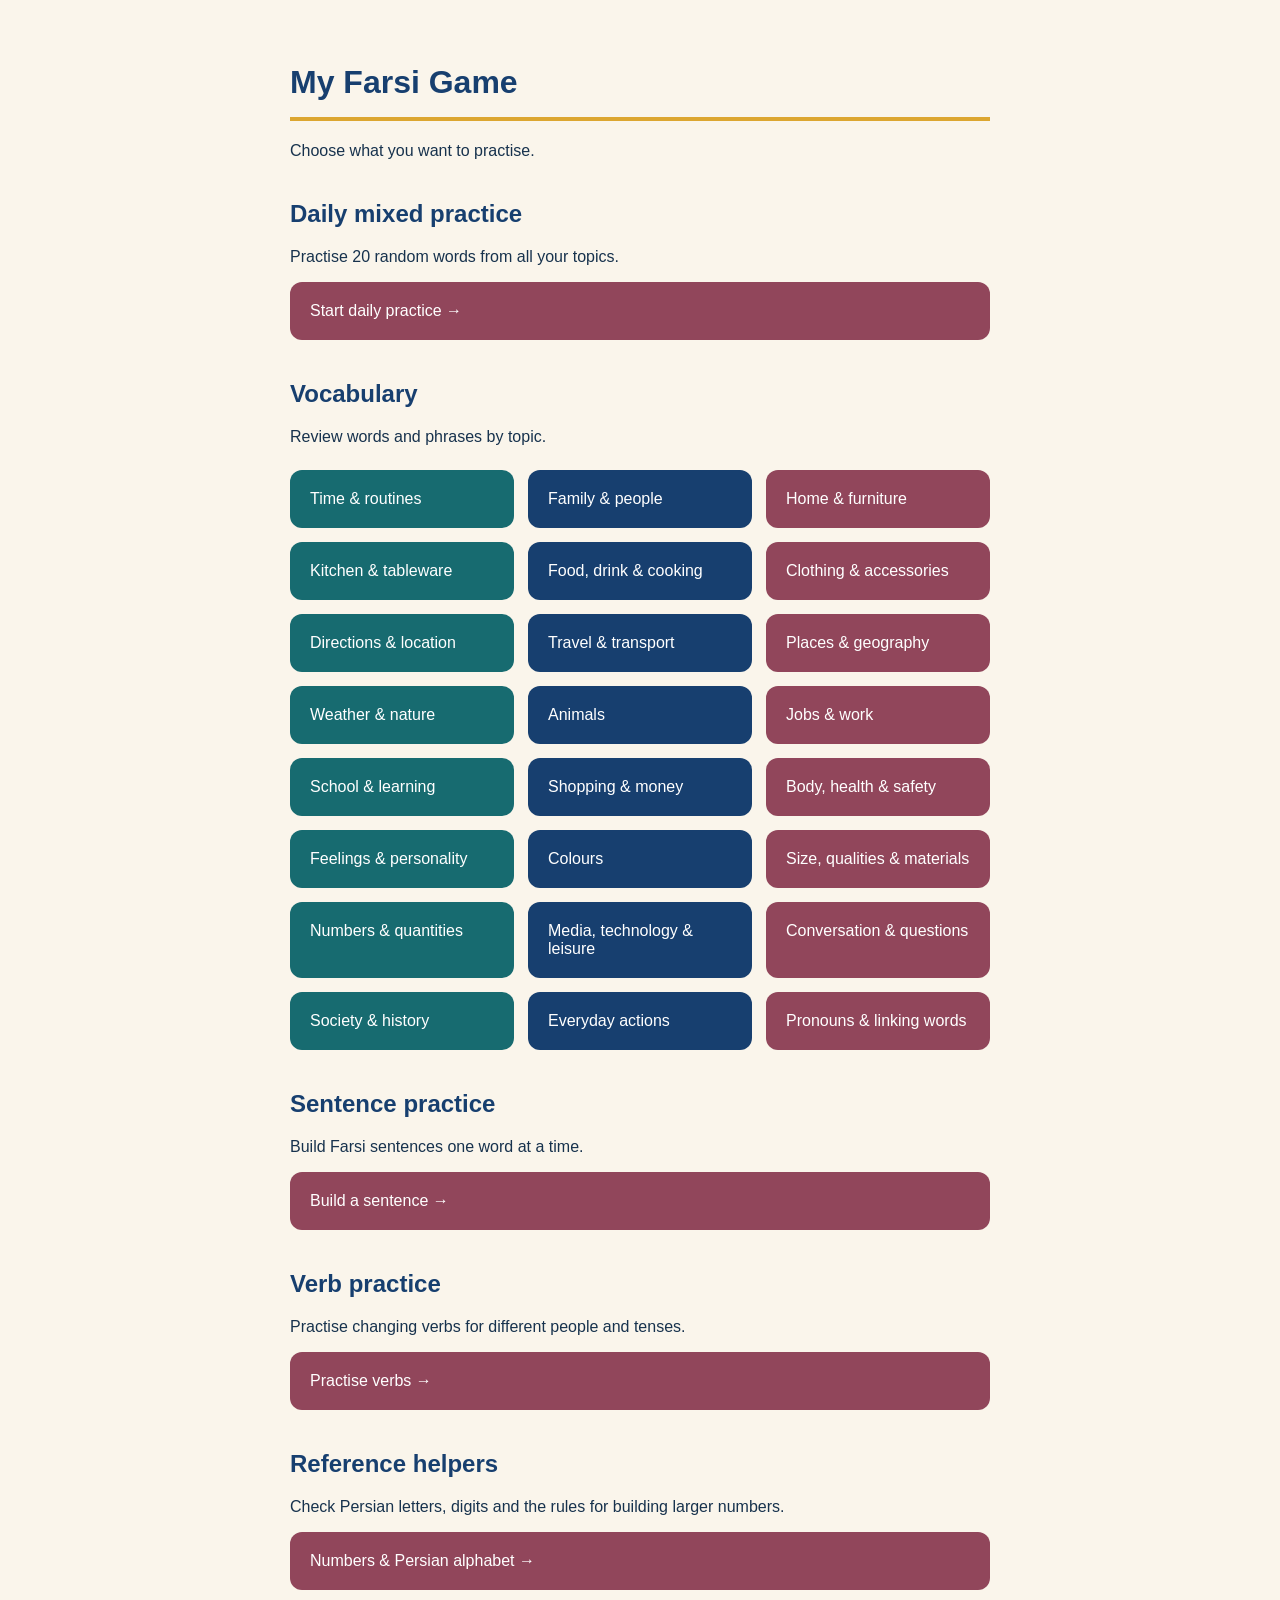
==== index.html @ d78dbe8f "numbers+letters" ====
<!DOCTYPE html>
<html lang="en">
  <head>
    <meta charset="UTF-8">
    <meta name="viewport" content="width=device-width, initial-scale=1">
    <title>My Farsi Game</title>
    <link rel="stylesheet" href="style.css">
    <link rel="icon" href="favicon.png">
  </head>

  <body>
   <main>
  <h1>My Farsi Game</h1>
  <p>Choose what you want to practise.</p>

<section>
  <h2>Daily mixed practice</h2>
  <p>Practise 20 random words from all your topics.</p>

  <a class="topic" href="daily.html">
    Start daily practice →
  </a>
</section>

  <section>
    <h2>Vocabulary</h2>
    <p>Review words and phrases by topic.</p>

    <nav id="topics" class="topics" aria-label="Vocabulary topics"></nav>
  </section>

  <section>
    <h2>Sentence practice</h2>
    <p>Build Farsi sentences one word at a time.</p>

    <a class="topic" href="sentences.html">
      Build a sentence →
    </a>
  </section>

  <section>
  <h2>Verb practice</h2>
  <p>Practise changing verbs for different people and tenses.</p>
  <a class="topic" href="verbs.html">Practise verbs →</a>
</section>

<section>
  <h2>Reference helpers</h2>
  <p>Check Persian letters, digits and the rules for building larger numbers.</p>
  <a class="topic" href="helpers.html">Numbers &amp; Persian alphabet →</a>
</section>


</main>

    <script src="topics.js"></script>
    <script src="home.js"></script>
  </body>
</html>
---- style.css ----
body {
  background-color: #faf5eb;
  color: #17324d;
  font-family: Arial, sans-serif;
  margin: 0;
  padding: 24px;
}

main {
  max-width: 700px;
  margin: 40px auto;
}

h1 {
  color: #173f6f;
  border-bottom: 4px solid #dca630;
  padding-bottom: 16px;
}

a {
  color: #176b70;
}

.topics {
  display: grid;
  grid-template-columns: repeat(auto-fit, minmax(200px, 1fr));
  gap: 14px;
  margin-top: 24px;
}

button,
.topic {
  background-color: #176b70;
  color: white;
  padding: 18px;
  border: 2px solid transparent;
  border-radius: 12px;
  font: inherit;
  cursor: pointer;
}

.topic {
  display: block;
  text-decoration: none;
}

.topic:nth-child(3n + 2) {
  background-color: #173f6f;
}

.topic:nth-child(3n) {
  background-color: #91465b;
}

button:hover,
.topic:hover {
  border-color: #dca630;
}

button:focus-visible,
.topic:focus-visible {
  outline: 3px solid #17324d;
  outline-offset: 4px;
}

button:disabled {
  opacity: 0.5;
  cursor: default;
}

#question {
  font-size: 26px;
  line-height: 1.5;
}

#answer {
  min-height: 30px;
  font-size: 22px;
  color: #176b70;
}

#progress {
  color: #626675;
}

section {
  margin-top: 40px;
}

h2 {
  color: #173f6f;
}
.word-tiles,
.sentence-box,
.sentence-controls {
  display: flex;
  flex-wrap: wrap;
  gap: 10px;
}

.word-tiles {
  margin-bottom: 24px;
}

.sentence-box {
  min-height: 64px;
  padding: 16px;
  margin-bottom: 24px;
  background-color: white;
  border: 2px dashed #176b70;
  border-radius: 12px;
}

#sentence-feedback {
  line-height: 1.6;
}
.display-controls {
  display: flex;
  flex-wrap: wrap;
  gap: 8px;
  margin: 16px 0 24px;
}

.display-controls button {
  padding: 10px 14px;
}

.display-controls button.active {
  background-color: #dca630;
  color: #17324d;
  border-color: #17324d;
}

.reference-intro {
  font-size: 20px;
  line-height: 1.5;
}

.helper-links {
  display: flex;
  flex-wrap: wrap;
  gap: 10px;
  margin: 24px 0;
}

.helper-links a {
  background-color: white;
  border: 2px solid #dca630;
  border-radius: 999px;
  padding: 10px 16px;
  text-decoration: none;
  font-weight: bold;
}

h3 {
  color: #91465b;
  margin-top: 32px;
}

.reference-table-wrapper {
  overflow-x: auto;
  border-radius: 12px;
}

.reference-table {
  width: 100%;
  border-collapse: collapse;
  background-color: white;
}

.reference-table th,
.reference-table td {
  padding: 12px;
  border-bottom: 1px solid #e2d8c8;
  text-align: left;
}

.reference-table th {
  background-color: #173f6f;
  color: white;
}

.reference-table td[dir="rtl"],
.persian-number {
  font-size: 22px;
}

.number-grid {
  display: grid;
  grid-template-columns: repeat(auto-fit, minmax(125px, 1fr));
  gap: 10px;
}

.number-card,
.letter-card {
  display: flex;
  flex-direction: column;
  align-items: center;
  gap: 5px;
  background-color: white;
  border: 1px solid #e2d8c8;
  border-radius: 12px;
  padding: 14px;
  text-align: center;
}

.number-card span[lang="fa"] {
  font-size: 22px;
}

.rule-card {
  background-color: #fffaf1;
  border-left: 5px solid #dca630;
  border-radius: 12px;
  margin-top: 28px;
  padding: 20px;
  line-height: 1.6;
}

.rule-card h3 {
  margin-top: 0;
}

.worked-example {
  display: grid;
  gap: 7px;
  background-color: #173f6f;
  color: white;
  border-radius: 12px;
  margin: 18px 0;
  padding: 18px;
  text-align: center;
}

.worked-example strong,
.worked-example span[lang="fa"] {
  font-size: 24px;
}

.number-examples {
  padding-left: 22px;
}

.number-examples li {
  margin: 10px 0;
}

.reference-note {
  margin-bottom: 0;
}

.alphabet-grid {
  display: grid;
  grid-template-columns: repeat(auto-fit, minmax(90px, 1fr));
  gap: 10px;
}

.letter-card strong {
  color: #173f6f;
  font-size: 38px;
  line-height: 1.2;
}

.letter-card small {
  color: #626675;
}

@media (max-width: 520px) {
  body {
    padding: 16px;
  }

  main {
    margin: 24px auto;
  }

  .reference-table th,
  .reference-table td {
    padding: 10px 8px;
  }

  .number-grid {
    grid-template-columns: repeat(2, minmax(0, 1fr));
  }

  .alphabet-grid {
    grid-template-columns: repeat(4, minmax(0, 1fr));
  }
}
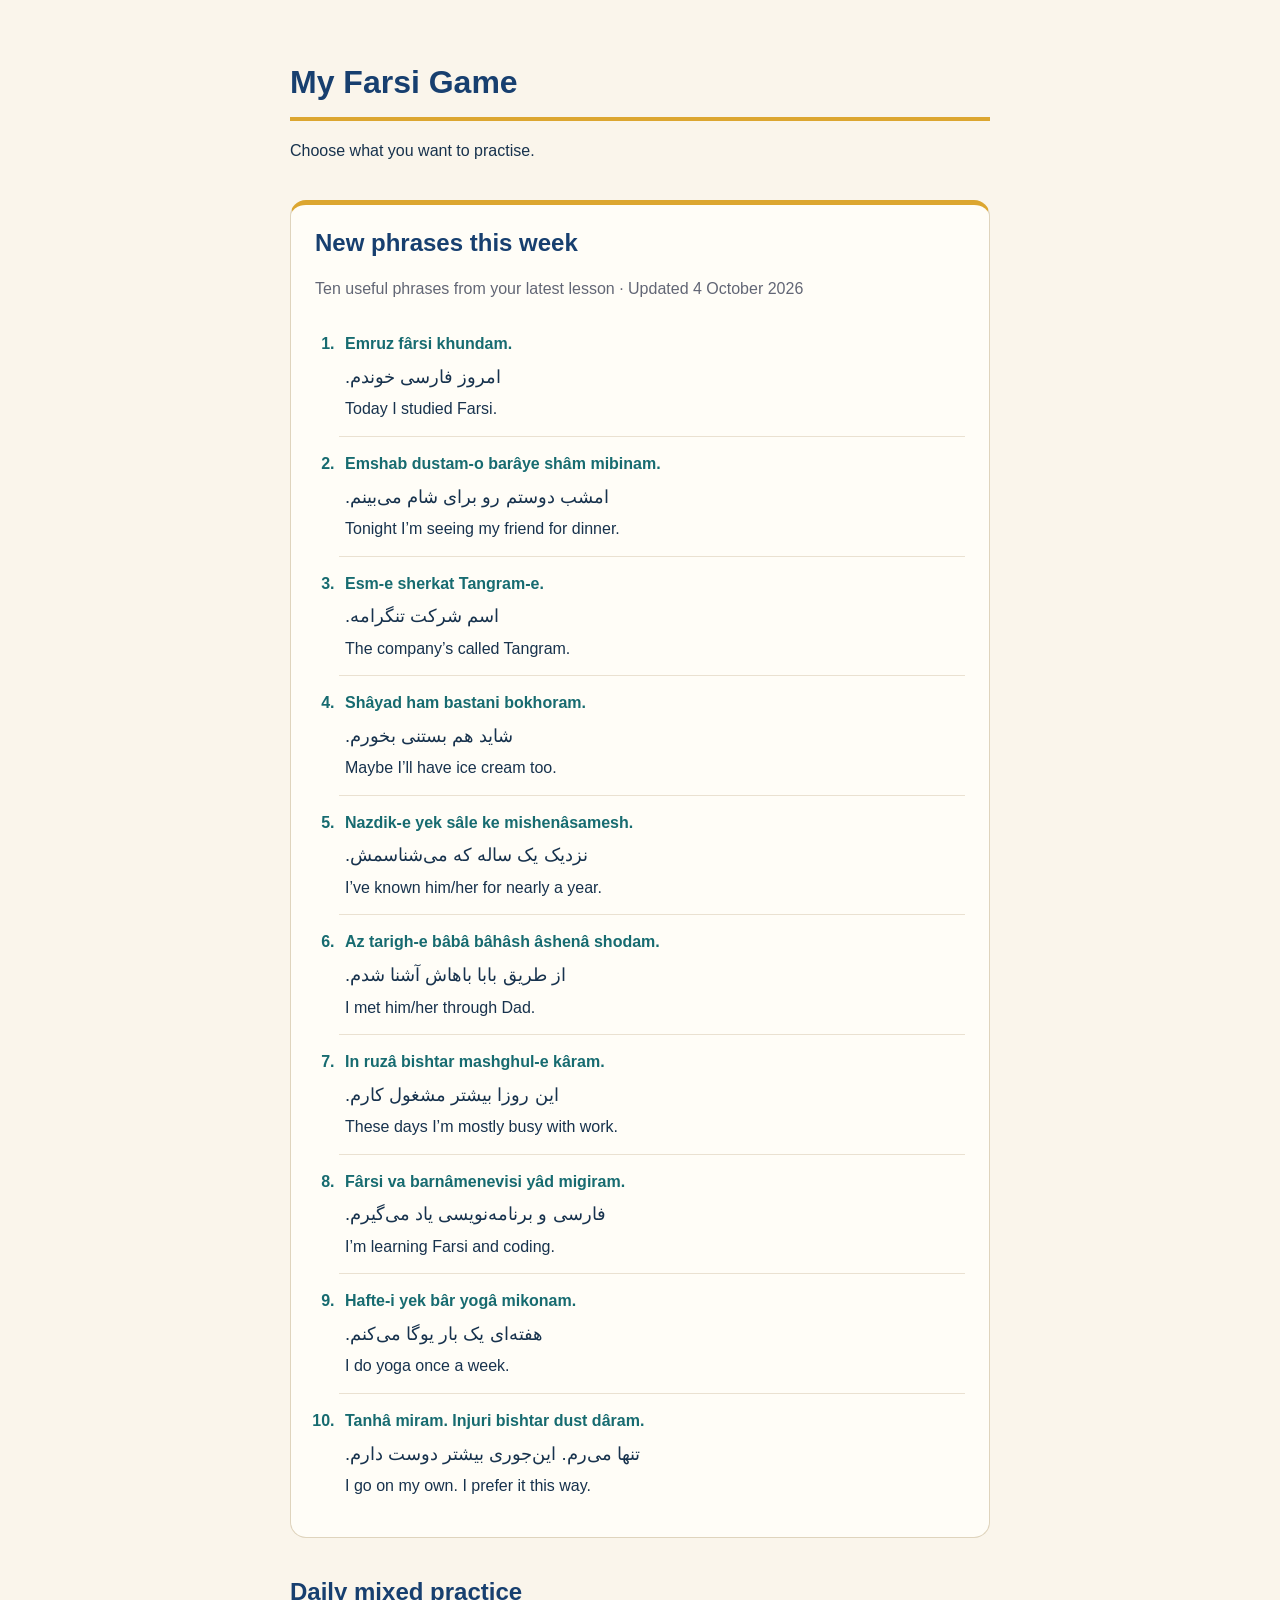
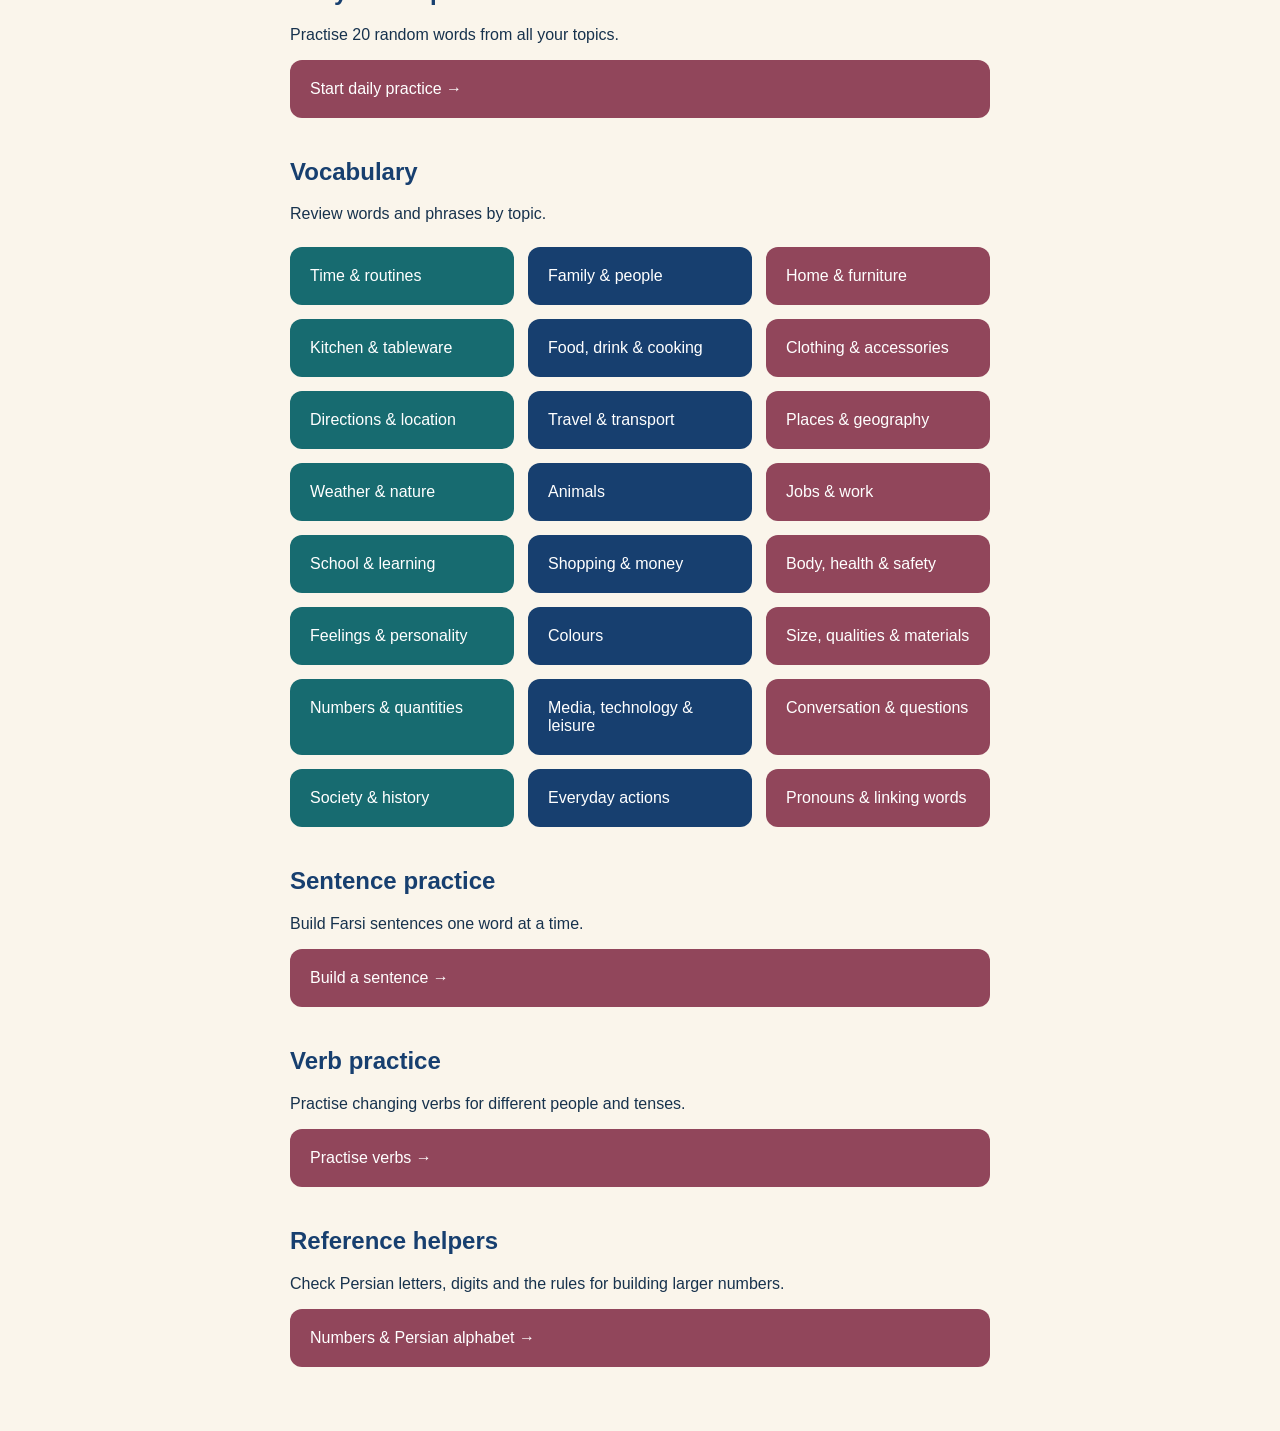
==== commit 3706491e: "Add conversation practice and ten latest phrases on homepage" ====
--- a/index.html
+++ b/index.html
@@ -12,6 +12,23 @@
    <main>
   <h1>My Farsi Game</h1>
   <p>Choose what you want to practise.</p>
+
+<section class="weekly-phrases" aria-labelledby="weekly-heading">
+<h2 id="weekly-heading">New phrases this week</h2>
+<p>Ten useful phrases from your latest lesson · Updated 4 October 2026</p>
+<ol>
+<li><strong>Emruz fârsi khundam.</strong><span lang="fa" dir="rtl">امروز فارسی خوندم.</span><span>Today I studied Farsi.</span></li>
+<li><strong>Emshab dustam-o barâye shâm mibinam.</strong><span lang="fa" dir="rtl">امشب دوستم رو برای شام می‌بینم.</span><span>Tonight I’m seeing my friend for dinner.</span></li>
+<li><strong>Esm-e sherkat Tangram-e.</strong><span lang="fa" dir="rtl">اسم شرکت تنگرامه.</span><span>The company’s called Tangram.</span></li>
+<li><strong>Shâyad ham bastani bokhoram.</strong><span lang="fa" dir="rtl">شاید هم بستنی بخورم.</span><span>Maybe I’ll have ice cream too.</span></li>
+<li><strong>Nazdik-e yek sâle ke mishenâsamesh.</strong><span lang="fa" dir="rtl">نزدیک یک ساله که می‌شناسمش.</span><span>I’ve known him/her for nearly a year.</span></li>
+<li><strong>Az tarigh-e bâbâ bâhâsh âshenâ shodam.</strong><span lang="fa" dir="rtl">از طریق بابا باهاش آشنا شدم.</span><span>I met him/her through Dad.</span></li>
+<li><strong>In ruzâ bishtar mashghul-e kâram.</strong><span lang="fa" dir="rtl">این روزا بیشتر مشغول کارم.</span><span>These days I’m mostly busy with work.</span></li>
+<li><strong>Fârsi va barnâmenevisi yâd migiram.</strong><span lang="fa" dir="rtl">فارسی و برنامه‌نویسی یاد می‌گیرم.</span><span>I’m learning Farsi and coding.</span></li>
+<li><strong>Hafte-i yek bâr yogâ mikonam.</strong><span lang="fa" dir="rtl">هفته‌ای یک بار یوگا می‌کنم.</span><span>I do yoga once a week.</span></li>
+<li><strong>Tanhâ miram. Injuri bishtar dust dâram.</strong><span lang="fa" dir="rtl">تنها می‌رم. این‌جوری بیشتر دوست دارم.</span><span>I go on my own. I prefer it this way.</span></li>
+</ol>
+</section>
 
 <section>
   <h2>Daily mixed practice</h2>
--- a/style.css
+++ b/style.css
@@ -287,3 +287,16 @@
     grid-template-columns: repeat(4, minmax(0, 1fr));
   }
 }
+
+/* Latest lesson phrases */
+.weekly-phrases { background: #fffdf7; border: 1px solid #dfd4bd; border-top: 5px solid #dca630; border-radius: 16px; padding: 24px; }
+.weekly-phrases h2 { margin-top: 0; }
+.weekly-phrases > p { color: #626675; line-height: 1.5; }
+.weekly-phrases ol { padding-left: 24px; margin-bottom: 0; }
+.weekly-phrases li { padding: 14px 0 14px 6px; border-bottom: 1px solid #eae1d1; line-height: 1.6; }
+.weekly-phrases li:last-child { border-bottom: 0; }
+.weekly-phrases li::marker { color: #176b70; font-weight: bold; }
+.weekly-phrases strong, .weekly-phrases span { display: block; overflow-wrap: anywhere; }
+.weekly-phrases strong { color: #176b70; }
+.weekly-phrases [lang="fa"] { font-size: 1.15rem; margin: 5px 0; }
+@media (max-width: 480px) { .weekly-phrases { padding: 16px; } }
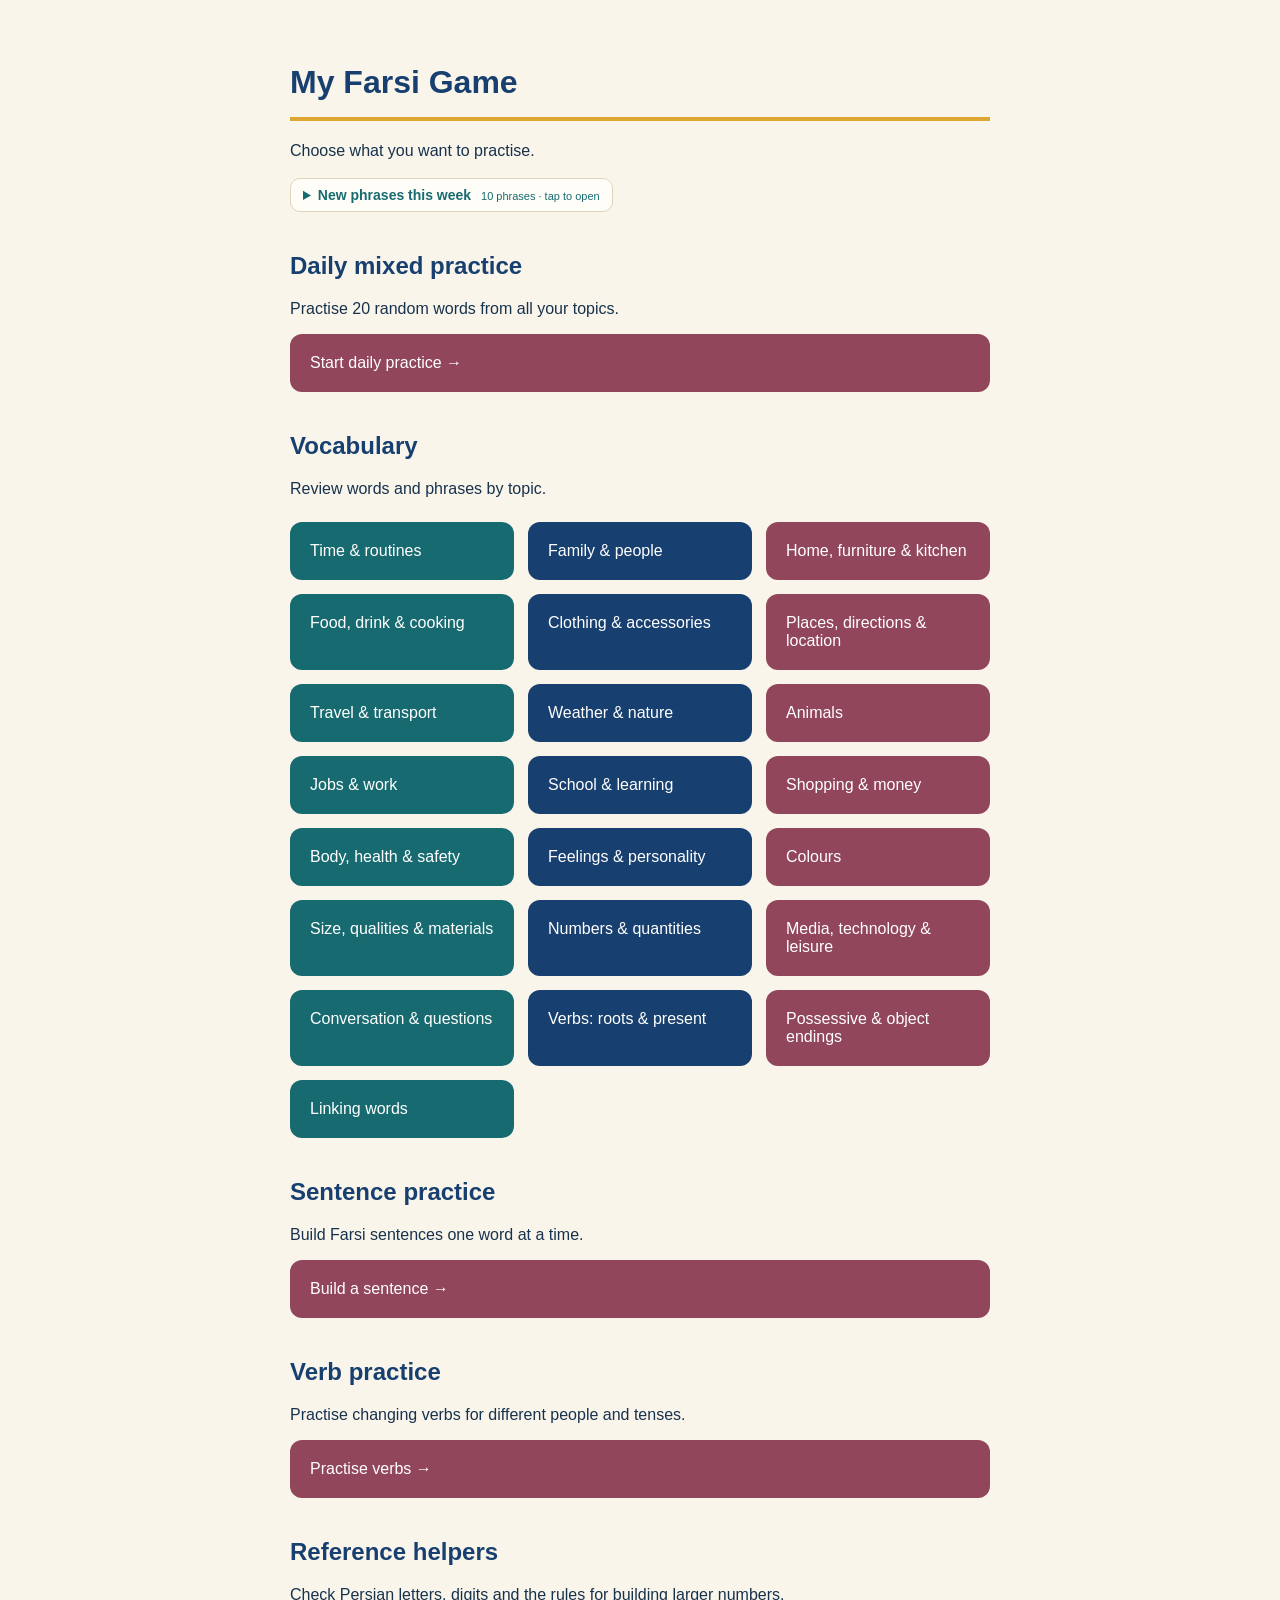
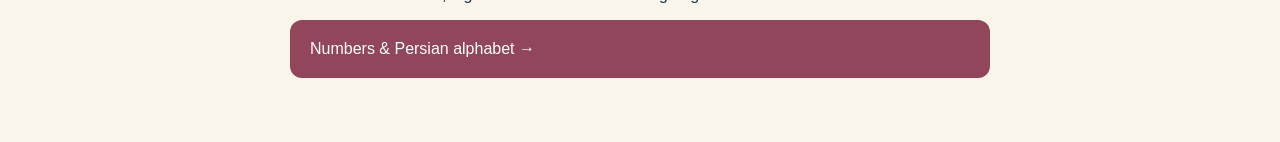
==== commit 2e86e65c: "Consolidate vocabulary and add verb root recall" ====
--- a/index.html
+++ b/index.html
@@ -13,8 +13,8 @@
   <h1>My Farsi Game</h1>
   <p>Choose what you want to practise.</p>
 
-<section class="weekly-phrases" aria-labelledby="weekly-heading">
-<h2 id="weekly-heading">New phrases this week</h2>
+<details class="weekly-phrases">
+<summary>New phrases this week <small>10 phrases · tap to open</small></summary>
 <p>Ten useful phrases from your latest lesson · Updated 4 October 2026</p>
 <ol>
 <li><strong>Emruz fârsi khundam.</strong><span lang="fa" dir="rtl">امروز فارسی خوندم.</span><span>Today I studied Farsi.</span></li>
@@ -28,7 +28,7 @@
 <li><strong>Hafte-i yek bâr yogâ mikonam.</strong><span lang="fa" dir="rtl">هفته‌ای یک بار یوگا می‌کنم.</span><span>I do yoga once a week.</span></li>
 <li><strong>Tanhâ miram. Injuri bishtar dust dâram.</strong><span lang="fa" dir="rtl">تنها می‌رم. این‌جوری بیشتر دوست دارم.</span><span>I go on my own. I prefer it this way.</span></li>
 </ol>
-</section>
+</details>
 
 <section>
   <h2>Daily mixed practice</h2>
--- a/style.css
+++ b/style.css
@@ -288,15 +288,17 @@
   }
 }
 
-/* Latest lesson phrases */
-.weekly-phrases { background: #fffdf7; border: 1px solid #dfd4bd; border-top: 5px solid #dca630; border-radius: 16px; padding: 24px; }
-.weekly-phrases h2 { margin-top: 0; }
-.weekly-phrases > p { color: #626675; line-height: 1.5; }
-.weekly-phrases ol { padding-left: 24px; margin-bottom: 0; }
-.weekly-phrases li { padding: 14px 0 14px 6px; border-bottom: 1px solid #eae1d1; line-height: 1.6; }
-.weekly-phrases li:last-child { border-bottom: 0; }
-.weekly-phrases li::marker { color: #176b70; font-weight: bold; }
+/* Compact latest-lesson disclosure. */
+.weekly-phrases { margin-top: 18px; border: 1px solid #dfd4bd; border-radius: 10px; background: #fffdf7; font-size: 14px; }
+.weekly-phrases:not([open]) { width: fit-content; max-width: 100%; }
+.weekly-phrases summary { cursor: pointer; padding: 8px 12px; color: #176b70; font-weight: bold; }
+.weekly-phrases small { font-weight: normal; font-size: 11px; margin-left: 6px; }
+.weekly-phrases summary:focus-visible { outline: 3px solid #176b70; outline-offset: 3px; }
+.weekly-phrases > p { padding: 0 14px; color: #626675; }
+.weekly-phrases ol { padding: 0 16px 8px 36px; }
+.weekly-phrases li { padding: 8px 0; border-bottom: 1px solid #eae1d1; line-height: 1.5; }
+.weekly-phrases li:last-child { border: 0; }
 .weekly-phrases strong, .weekly-phrases span { display: block; overflow-wrap: anywhere; }
-.weekly-phrases strong { color: #176b70; }
-.weekly-phrases [lang="fa"] { font-size: 1.15rem; margin: 5px 0; }
-@media (max-width: 480px) { .weekly-phrases { padding: 16px; } }
+.weekly-phrases [lang="fa"] { margin: 4px 0; }
+#answer { white-space: pre-line; line-height: 1.6; }
+.display-controls[hidden] { display: none; }
